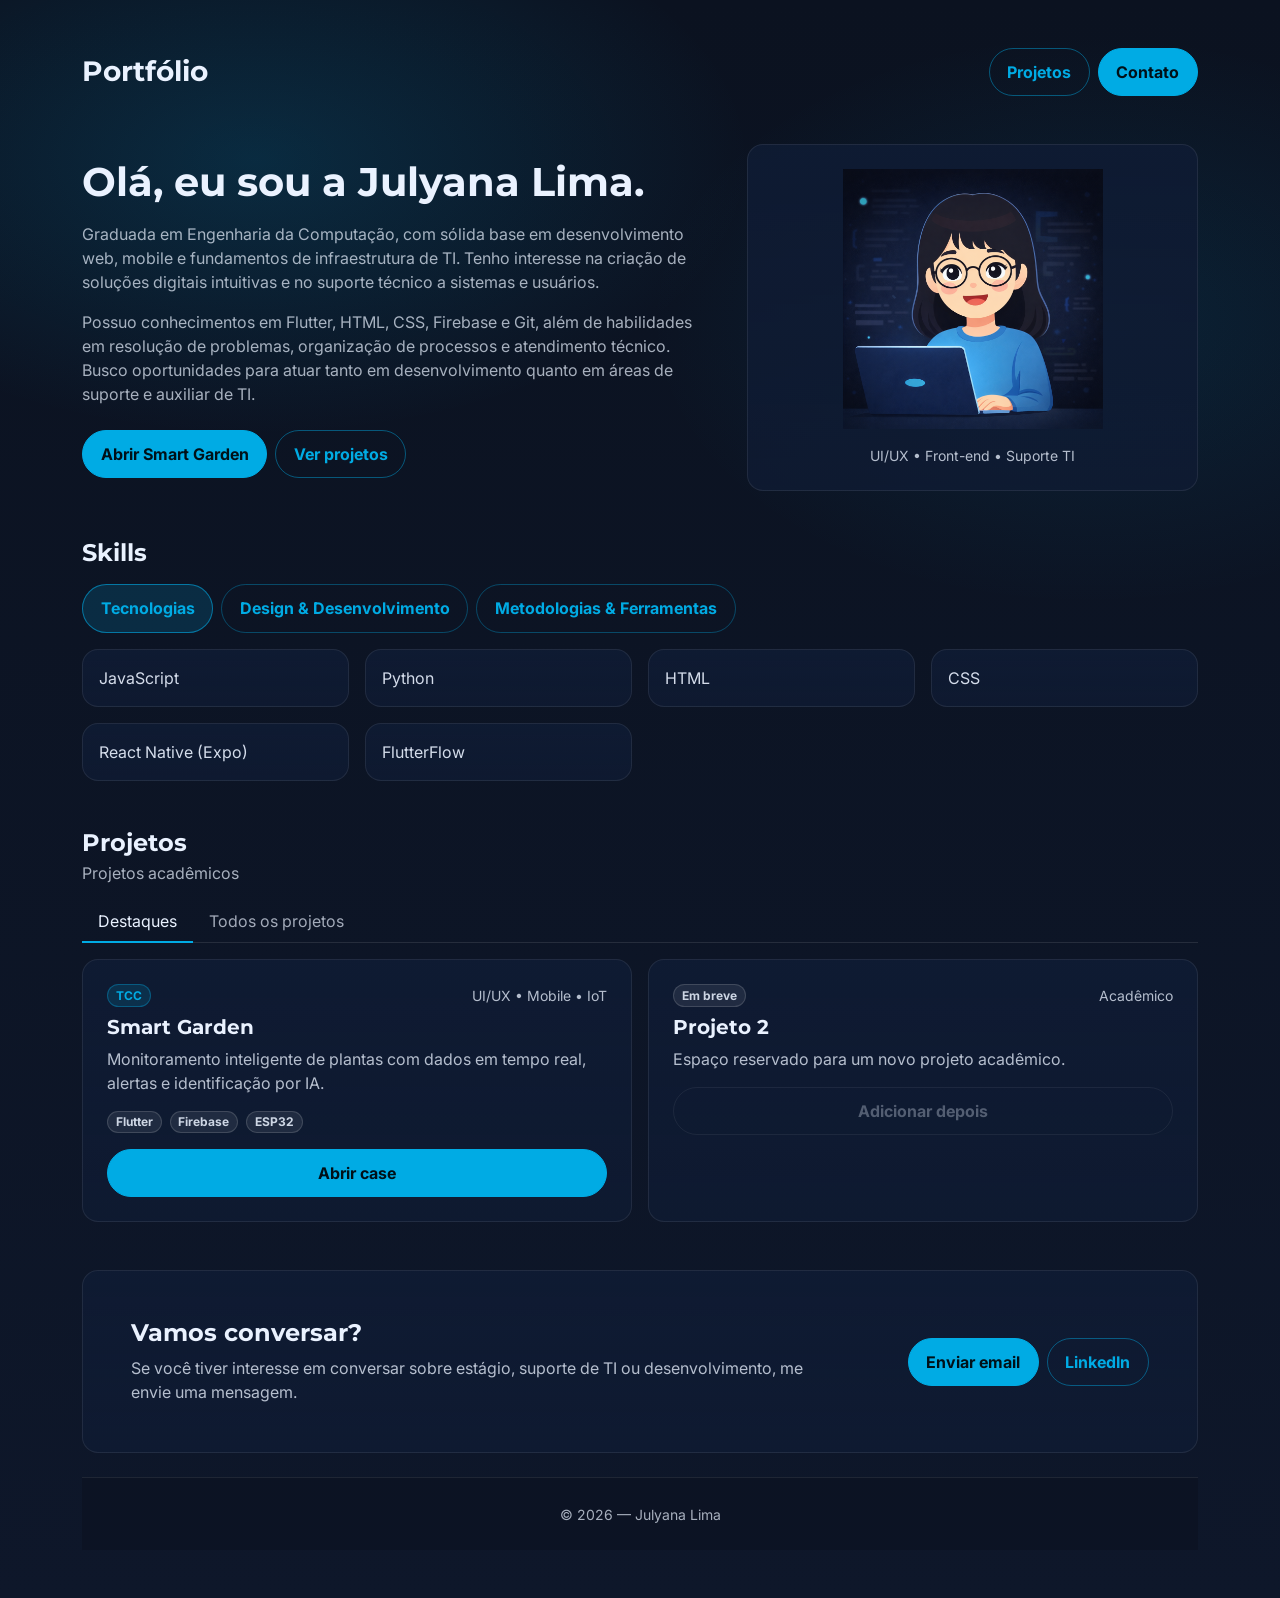
==== index.html @ 222dff65 "Atualizando seção contato" ====
<!DOCTYPE html>
<html lang="pt-BR">
<head>
  <meta charset="UTF-8" />
  <meta name="viewport" content="width=device-width, initial-scale=1.0" />
  <title>Portfólio — Julyana Lima</title>

  <link href="https://fonts.googleapis.com/css2?family=Montserrat:wght@600;700&family=Inter:wght@300;400;500&display=swap" rel="stylesheet">

  <link href="https://cdn.jsdelivr.net/npm/bootstrap@5.3.3/dist/css/bootstrap.min.css" rel="stylesheet">
  <link rel="stylesheet" href="./css/style.css">
</head>

<body>

  <main class="container py-5">

    <!-- TOP -->
    <div class="d-flex justify-content-between align-items-center mb-5">
      <h1 class="h3 fw-bold mb-0">Portfólio</h1>
      <div class="d-flex gap-2">
        <a class="btn btn-ghost" href="#projects">Projetos</a>
        <a class="btn btn-accent" href="#contact">Contato</a>
      </div>
    </div>

    <!-- HERO -->
    <section class="row g-4 align-items-center mb-5">
      <div class="col-lg-7">
        <h2 class="display-6 fw-bold mb-3">
          Olá, eu sou a Julyana Lima.
        </h2>

        <p class="text-secondary-emphasis mb-3" style="max-width: 62ch;">
          Graduada em Engenharia da Computação, com sólida base em desenvolvimento web, mobile e fundamentos de infraestrutura de TI.
          Tenho interesse na criação de soluções digitais intuitivas e no suporte técnico a sistemas e usuários.
        </p>

        <p class="text-secondary-emphasis mb-4" style="max-width: 62ch;">
          Possuo conhecimentos em Flutter, HTML, CSS, Firebase e Git, além de habilidades em resolução de problemas,
          organização de processos e atendimento técnico. Busco oportunidades para atuar tanto em desenvolvimento
          quanto em áreas de suporte e auxiliar de TI.
        </p>

        <div class="d-flex flex-wrap gap-2">
          <a class="btn btn-accent" href="smart-garden.html">Abrir Smart Garden</a>
          <a class="btn btn-ghost" href="#projects">Ver projetos</a>
        </div>
      </div>

      <div class="col-lg-5 d-none d-lg-block">
        <div class="card card-soft p-4 lift">
          <div class="d-flex justify-content-center">
            <img src="./assets/illustration.png" alt="Ilustração" class="img-fluid" style="max-height: 260px;">
          </div>
          <div class="text-center mt-3 text-secondary small">
            UI/UX • Front-end • Suporte TI
          </div>
        </div>
      </div>
    </section>

    <!-- SKILLS -->
    <section id="skills" class="mb-5">
  <div class="d-flex align-items-end justify-content-between mb-3">
    <h3 class="h4 fw-bold mb-0">Skills</h3>
  </div>

  <ul class="nav nav-pills gap-2 mb-3" id="skillsTab" role="tablist">

    <li class="nav-item">
      <button class="nav-link active btn-ghost"
              data-bs-toggle="tab"
              data-bs-target="#tecnologias">
        Tecnologias
      </button>
    </li>

    <li class="nav-item">
      <button class="nav-link btn-ghost"
              data-bs-toggle="tab"
              data-bs-target="#design">
        Design & Desenvolvimento
      </button>
    </li>

    <li class="nav-item">
      <button class="nav-link btn-ghost"
              data-bs-toggle="tab"
              data-bs-target="#metodologias">
        Metodologias & Ferramentas
      </button>
    </li>

  </ul>

  <div class="tab-content">
    <div class="tab-pane fade show active" id="tecnologias">
      <div class="row g-3">
        <div class="col-6 col-md-4 col-lg-3">
          <div class="card card-soft p-3 lift">JavaScript</div>
        </div>
        <div class="col-6 col-md-4 col-lg-3">
          <div class="card card-soft p-3 lift">Python</div>
        </div>
        <div class="col-6 col-md-4 col-lg-3">
          <div class="card card-soft p-3 lift">HTML</div>
        </div>
        <div class="col-6 col-md-4 col-lg-3">
          <div class="card card-soft p-3 lift">CSS</div>
        </div>
        <div class="col-6 col-md-4 col-lg-3">
          <div class="card card-soft p-3 lift">React Native (Expo)</div>
        </div>
        <div class="col-6 col-md-4 col-lg-3">
          <div class="card card-soft p-3 lift">FlutterFlow</div>
        </div>
      </div>
    </div>

    <div class="tab-pane fade" id="design">
      <div class="row g-3">
        <div class="col-6 col-md-4 col-lg-3">
          <div class="card card-soft p-3 lift">UI/UX Design</div>
        </div>
        <div class="col-6 col-md-4 col-lg-3">
          <div class="card card-soft p-3 lift">Prototipação</div>
        </div>
        <div class="col-6 col-md-4 col-lg-3">
          <div class="card card-soft p-3 lift">Mobile Development</div>
        </div>
        <div class="col-6 col-md-4 col-lg-3">
          <div class="card card-soft p-3 lift">Lógica de Programação</div>
        </div>
        <div class="col-6 col-md-4 col-lg-3">
          <div class="card card-soft p-3 lift">Algoritmos & Fluxogramas</div>
        </div>
      </div>
    </div>

    <div class="tab-pane fade" id="metodologias">
      <div class="row g-3">
        <div class="col-6 col-md-4 col-lg-3">
          <div class="card card-soft p-3 lift">Git & GitHub</div>
        </div>
        <div class="col-6 col-md-4 col-lg-3">
          <div class="card card-soft p-3 lift">Versionamento de Código</div>
        </div>
        <div class="col-6 col-md-4 col-lg-3">
          <div class="card card-soft p-3 lift">Desenvolvimento Colaborativo</div>
        </div>
        <div class="col-6 col-md-4 col-lg-3">
          <div class="card card-soft p-3 lift">Kanban</div>
        </div>
        <div class="col-6 col-md-4 col-lg-3">
          <div class="card card-soft p-3 lift">Pacote Office (Word, Excel, PowerPoint)</div>
        </div>
      </div>
    </div>
  </div>
</section>

    <!-- PROJECTS -->
    <section id="projects" class="mb-5">
      <div class="d-flex align-items-end justify-content-between mb-3">
        <div>
          <h3 class="h4 fw-bold mb-1">Projetos</h3>
          <p class="text-secondary-emphasis mb-0">Projetos acadêmicos</p>
        </div>
      </div>

      <ul class="nav nav-tabs mb-3" id="projectsTab" role="tablist">
        <li class="nav-item" role="presentation">
          <button class="nav-link active" id="featured-tab" data-bs-toggle="tab" data-bs-target="#featured" type="button" role="tab">
            Destaques
          </button>
        </li>
        <li class="nav-item" role="presentation">
          <button class="nav-link" id="allprojects-tab" data-bs-toggle="tab" data-bs-target="#allprojects" type="button" role="tab">
            Todos os projetos
          </button>
        </li>
      </ul>

      <div class="tab-content" id="projectsTabContent">
        <div class="tab-pane fade show active" id="featured" role="tabpanel">
          <div class="row g-3">
            <div class="col-md-6">
              <div class="card card-soft p-4 h-100 lift">
                <div class="d-flex justify-content-between align-items-center mb-2">
                  <span class="badge rounded-pill badge-accent">TCC</span>
                  <span class="text-secondary small">UI/UX • Mobile • IoT</span>
                </div>
                <h4 class="h5 fw-bold mb-2">Smart Garden</h4>
                <p class="text-secondary-emphasis mb-3">
                  Monitoramento inteligente de plantas com dados em tempo real, alertas e identificação por IA.
                </p>
                <div class="d-flex flex-wrap gap-2 mb-3">
                  <span class="badge rounded-pill text-bg-light border">Flutter</span>
                  <span class="badge rounded-pill text-bg-light border">Firebase</span>
                  <span class="badge rounded-pill text-bg-light border">ESP32</span>
                </div>
                <a class="btn btn-accent w-100" href="smart-garden.html">Abrir case</a>
              </div>
            </div>

            <div class="col-md-6">
              <div class="card card-soft p-4 h-100 lift">
                <div class="d-flex justify-content-between align-items-center mb-2">
                  <span class="badge rounded-pill text-bg-light border">Em breve</span>
                  <span class="text-secondary small">Acadêmico</span>
                </div>
                <h4 class="h5 fw-bold mb-2">Projeto 2</h4>
                <p class="text-secondary-emphasis mb-3">
                  Espaço reservado para um novo projeto acadêmico.
                </p>
                <button class="btn btn-ghost w-100" disabled>Adicionar depois</button>
              </div>
            </div>
          </div>
        </div>

        <div class="tab-pane fade" id="allprojects" role="tabpanel">
          <div class="row g-3">
            <div class="col-md-6 col-lg-4">
              <div class="card card-soft p-4 h-100 lift">
                <h4 class="h6 fw-bold mb-2">Smart Garden</h4>
                <p class="text-secondary-emphasis mb-3">Case completo do TCC.</p>
                <a class="btn btn-ghost w-100" href="smart-garden.html">Abrir</a>
              </div>
            </div>

            <div class="col-md-6 col-lg-4">
              <div class="card card-soft p-4 h-100 lift">
                <h4 class="h6 fw-bold mb-2">Projeto 2</h4>
                <p class="text-secondary-emphasis mb-3">Em construção.</p>
                <button class="btn btn-ghost w-100" disabled>Em breve</button>
              </div>
            </div>

            <div class="col-md-6 col-lg-4">
              <div class="card card-soft p-4 h-100 lift">
                <h4 class="h6 fw-bold mb-2">Projeto 3</h4>
                <p class="text-secondary-emphasis mb-3">Em construção.</p>
                <button class="btn btn-ghost w-100" disabled>Em breve</button>
              </div>
            </div>
          </div>
        </div>
      </div>
    </section>

    <!-- CONTACT -->
    <section id="contact" class="mb-4">
  <div class="card card-soft p-4 p-lg-5 lift">
    <div class="row g-3 align-items-center">
      <div class="col-lg-8">
        <h3 class="h4 fw-bold mb-2">Vamos conversar?</h3>
        <p class="text-secondary-emphasis mb-0">
          Se você tiver interesse em conversar sobre estágio, suporte de TI ou desenvolvimento, me envie uma mensagem.
        </p>
      </div>
      <div class="col-lg-4 d-flex gap-2 justify-content-lg-end flex-wrap">
        <a class="btn btn-accent" href="mailto:lyana692718@gmail.com">Enviar email</a>
        <a class="btn btn-ghost" href="https://www.linkedin.com/in/julyana-lima-76225b268" target="_blank" rel="noopener">LinkedIn</a>
      </div>
    </div>
  </div>
</section>

    <footer class="footer py-4 text-center">
      <span class="text-secondary small">© 2026 — Julyana Lima</span>
    </footer>

  </main>

  <script src="https://cdn.jsdelivr.net/npm/bootstrap@5.3.3/dist/js/bootstrap.bundle.min.js"></script>
</body>
</html>
---- css/style.css ----
:root{
  --bg:#0B1220;
  --bg-2:#0E172A;
  --card:#0F1B33;
  --card-2:#111F3B;
  --text:#EAF2FF;
  --muted:#AFC2DE;
  --stroke:rgba(255,255,255,.08);
  --accent:#00ABE4;
  --accent-soft:rgba(0,171,228,.15);
}

body{
  font-family:'Inter',sans-serif;
  background: radial-gradient(900px 500px at 20% 10%, rgba(0,171,228,.16), transparent 55%),
              radial-gradient(800px 520px at 85% 20%, rgba(0,171,228,.10), transparent 55%),
              linear-gradient(180deg, var(--bg) 0%, var(--bg-2) 100%);
  color: var(--text);
}

h1,h2,h3,h4,.navbar-brand{
  font-family:'Montserrat',sans-serif;
  color: var(--text);
}

.text-secondary,
.text-secondary-emphasis{
  color: var(--muted) !important;
}

a{color: var(--accent); text-decoration:none;}
a:hover{text-decoration:underline;}

.navbar{
  backdrop-filter: blur(10px);
  background: rgba(11,18,32,.65) !important;
  border-bottom: 1px solid var(--stroke);
}

.nav-link{
  color: rgba(234,242,255,.78) !important;
}
.nav-link:hover{
  color: rgba(234,242,255,1) !important;
}

.btn-accent{
  background: var(--accent);
  border: 1px solid var(--accent);
  color: #001018;
  border-radius: 999px;
  font-weight: 700;
  padding: .7rem 1.1rem;
}
.btn-accent:hover{
  background: #16B6EB;
  border-color: #16B6EB;
  color: #001018;
}

.btn-ghost{
  border-radius: 999px;
  padding: .7rem 1.1rem;
  font-weight: 700;
  background: transparent;
  border: 1px solid rgba(0,171,228,.45);
  color: var(--accent);
}
.btn-ghost:hover{
  background: rgba(0,171,228,.10);
  border-color: rgba(0,171,228,.70);
  color: var(--accent);
}

.badge-accent{
  background: var(--accent-soft);
  color: var(--accent);
  border: 1px solid rgba(0,171,228,.35);
}

.card-soft{
  background: linear-gradient(180deg, rgba(15,27,51,.95), rgba(15,27,51,.80));
  border: 1px solid var(--stroke);
  border-radius: 1rem;
}

.lift{
  transition: transform .18s ease, box-shadow .18s ease, border-color .18s ease, background .18s ease;
}
.lift:hover{
  transform: translateY(-2px);
  box-shadow: 0 16px 40px rgba(0,0,0,.35);
  border-color: rgba(0,171,228,.22);
}

.hero{
  position: relative;
  overflow: hidden;
  padding-top: 6.5rem;
  padding-bottom: 5rem;
}

.hero-bg{
  position:absolute;
  inset:0;
  z-index:-2;
  background:
    radial-gradient(900px 500px at 18% 15%, rgba(0,171,228,.18), transparent 55%),
    radial-gradient(700px 450px at 82% 25%, rgba(0,171,228,.12), transparent 55%),
    linear-gradient(180deg, rgba(11,18,32,1) 0%, rgba(14,23,42,1) 100%);
}

.blob{
  position:absolute;
  width:560px;
  height:560px;
  border-radius:999px;
  background: radial-gradient(circle at 30% 30%, rgba(0,171,228,.22), rgba(0,171,228,.10) 55%, transparent 72%);
  top:-220px;
  right:-220px;
  z-index:-1;
  filter: blur(1px);
}

.chip{
  display:inline-flex;
  align-items:center;
  gap:.5rem;
  border-radius:999px;
  padding:.45rem .75rem;
  background: rgba(255,255,255,.06);
  border: 1px solid rgba(255,255,255,.10);
  font-weight: 700;
  font-size: .9rem;
  color: rgba(234,242,255,.80);
}

.footer{
  border-top: 1px solid var(--stroke);
  background: rgba(11,18,32,.55);
}

/* Tabs / Pills */
.nav-tabs{
  border-bottom: 1px solid rgba(255,255,255,.10);
}
.nav-tabs .nav-link{
  color: rgba(234,242,255,.70) !important;
  border: none !important;
}
.nav-tabs .nav-link.active{
  color: var(--text) !important;
  background: transparent !important;
  border-bottom: 2px solid var(--accent) !important;
}

.nav-pills .nav-link{
  border-radius: 999px !important;
  border: 1px solid rgba(0,171,228,.35) !important;
  color: var(--accent) !important;
  background: transparent !important;
  font-weight: 700;
}
.nav-pills .nav-link.active{
  background: rgba(0,171,228,.16) !important;
  border-color: rgba(0,171,228,.60) !important;
  color: var(--accent) !important;
}

/* Smart Garden gallery helpers (se você estiver usando) */
.phone-frame{
  aspect-ratio: 9 / 19.5;
  border-radius: 1rem;
  overflow: hidden;
  background: rgba(255,255,255,.06);
}
.phone-frame img{
  width:100%;
  height:100%;
  object-fit: cover;
  display:block;
}

.modal-content{
  background: #0C1528 !important;
  border: 1px solid rgba(255,255,255,.10) !important;
}
.modal-title{color: var(--text) !important;}
.btn-close{filter: invert(1) grayscale(1); opacity:.8;}

h1,h2,h3,h4,h5,h6{
  color: var(--text) !important;
}

p, li{
  color: rgba(234,242,255,.82);
}

.text-secondary,
.text-secondary-emphasis,
.small,
.text-muted{
  color: rgba(234,242,255,.70) !important;
}

.card,
.card-soft{
  color: rgba(234,242,255,.90);
}

.card .text-secondary,
.card .text-secondary-emphasis,
.card .small,
.card .text-muted{
  color: rgba(234,242,255,.76) !important;
}

.nav-tabs .nav-link{
  color: rgba(234,242,255,.68) !important;
}
.nav-tabs .nav-link.active{
  color: var(--text) !important;
}

.badge.text-bg-light,
.badge.bg-light,
.badge.border{
  background: rgba(255,255,255,.08) !important;
  color: rgba(234,242,255,.86) !important;
  border-color: rgba(255,255,255,.14) !important;
}

.btn:disabled,
.btn.disabled{
  opacity: .45 !important;
  color: rgba(234,242,255,.70) !important;
  border-color: rgba(255,255,255,.14) !important;
}

.gallery-nav {
  position: absolute;
  top: 50%;
  transform: translateY(-50%);
  background: rgba(0,0,0,0.4);
  color: white;
  border: none;
  font-size: 2rem;
  padding: 0.5rem 1rem;
  border-radius: 50%;
  cursor: pointer;
  transition: 0.2s ease;
  z-index: 10;
}

.gallery-nav:hover {
  background: rgba(0,0,0,0.7);
}

.gallery-nav.left {
  left: 20px;
}

.gallery-nav.right {
  right: 20px;
}
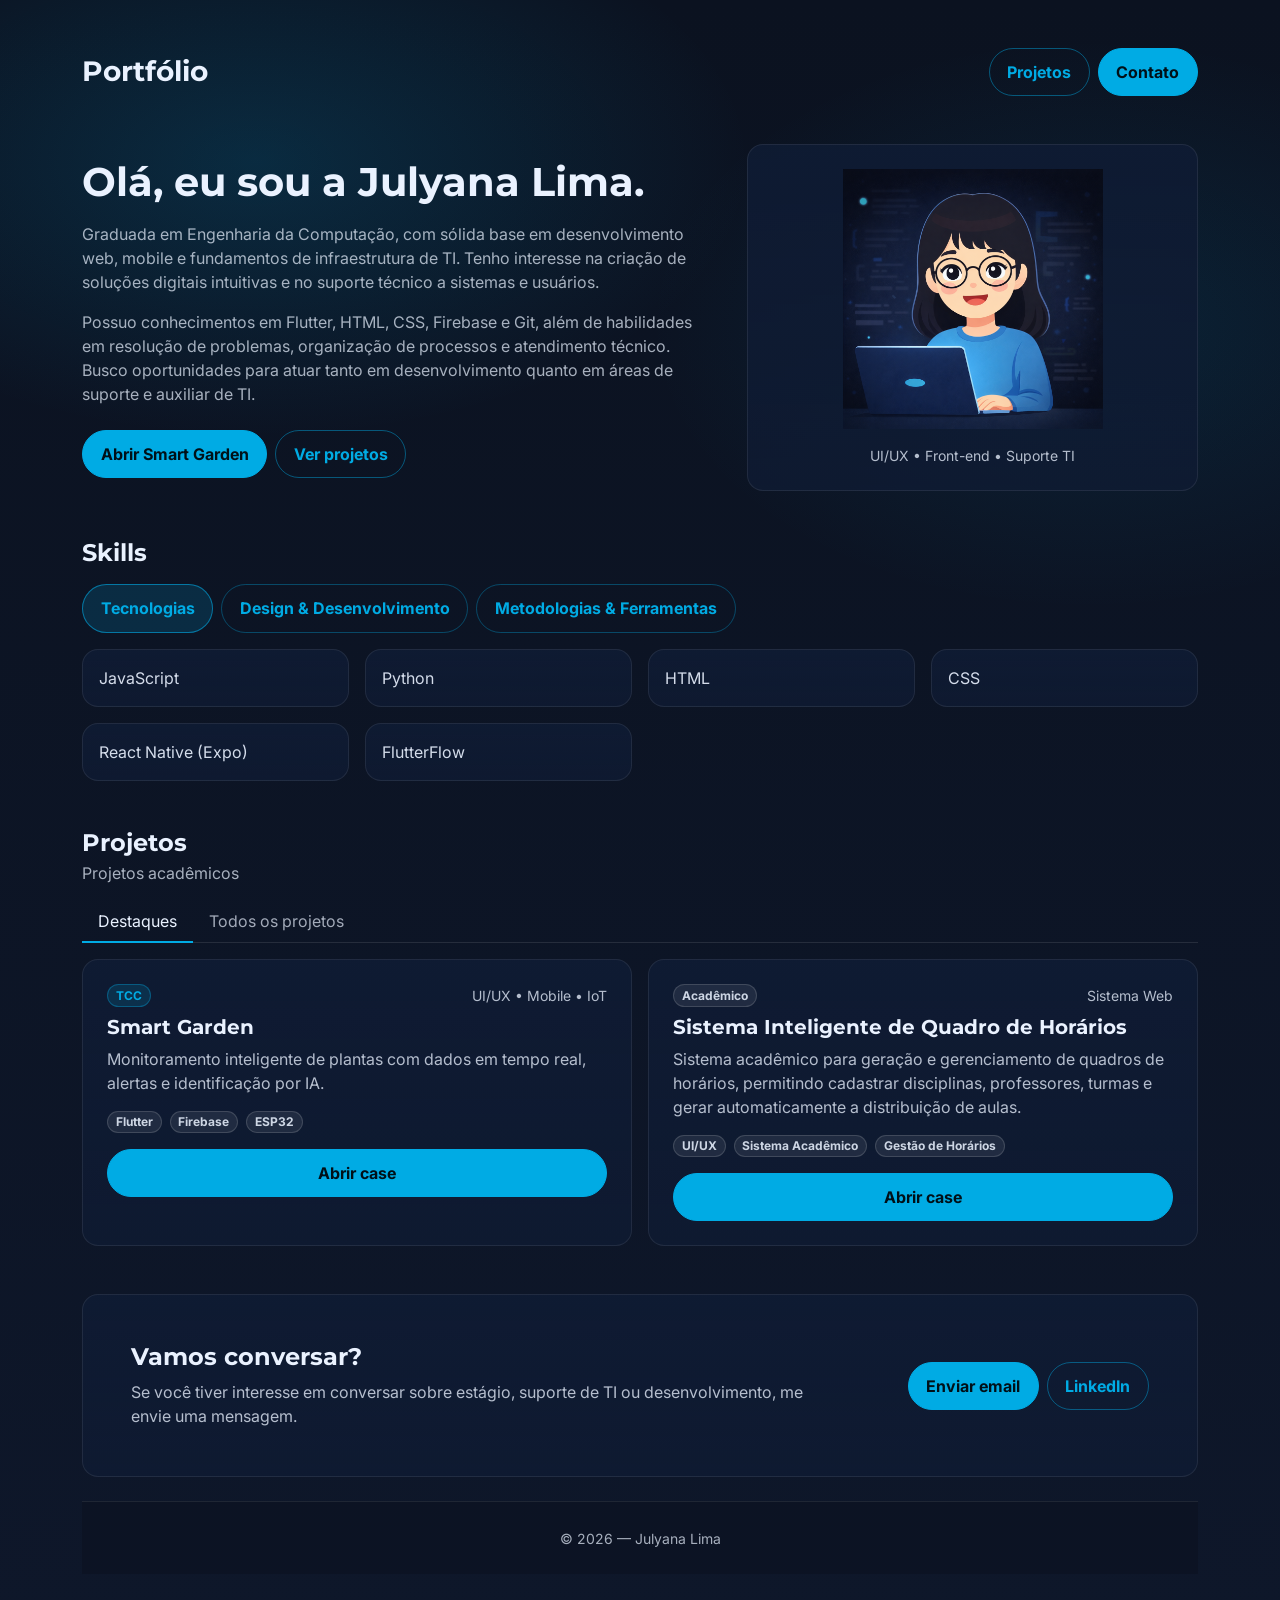
==== commit e3add99b: "Atualização Quadro de Horários" ====
--- a/index.html
+++ b/index.html
@@ -207,14 +207,25 @@
             <div class="col-md-6">
               <div class="card card-soft p-4 h-100 lift">
                 <div class="d-flex justify-content-between align-items-center mb-2">
-                  <span class="badge rounded-pill text-bg-light border">Em breve</span>
-                  <span class="text-secondary small">Acadêmico</span>
-                </div>
-                <h4 class="h5 fw-bold mb-2">Projeto 2</h4>
+                  <span class="badge rounded-pill text-bg-light border">Acadêmico</span>
+                  <span class="text-secondary small">Sistema Web</span>
+                </div>
+                <h4 class="h5 fw-bold mb-2">
+                  Sistema Inteligente de Quadro de Horários
+                </h4>
                 <p class="text-secondary-emphasis mb-3">
-                  Espaço reservado para um novo projeto acadêmico.
+                  Sistema acadêmico para geração e gerenciamento de quadros de horários,
+                  permitindo cadastrar disciplinas, professores, turmas e gerar automaticamente
+                  a distribuição de aulas.
                 </p>
-                <button class="btn btn-ghost w-100" disabled>Adicionar depois</button>
+                <div class="d-flex flex-wrap gap-2 mb-3">
+                  <span class="badge rounded-pill text-bg-light border">UI/UX</span>
+                  <span class="badge rounded-pill text-bg-light border">Sistema Acadêmico</span>
+                  <span class="badge rounded-pill text-bg-light border">Gestão de Horários</span>
+                </div>
+                <a class="btn btn-accent w-100" href="quadro-horarios.html">
+                  Abrir case
+                </a>
               </div>
             </div>
           </div>
@@ -230,19 +241,47 @@
               </div>
             </div>
 
-            <div class="col-md-6 col-lg-4">
-              <div class="card card-soft p-4 h-100 lift">
-                <h4 class="h6 fw-bold mb-2">Projeto 2</h4>
-                <p class="text-secondary-emphasis mb-3">Em construção.</p>
-                <button class="btn btn-ghost w-100" disabled>Em breve</button>
-              </div>
-            </div>
-
-            <div class="col-md-6 col-lg-4">
-              <div class="card card-soft p-4 h-100 lift">
-                <h4 class="h6 fw-bold mb-2">Projeto 3</h4>
-                <p class="text-secondary-emphasis mb-3">Em construção.</p>
-                <button class="btn btn-ghost w-100" disabled>Em breve</button>
+            <div class="col-md-6">
+              <div class="card card-soft p-4 h-100 lift">
+                <div class="d-flex justify-content-between align-items-center mb-2">
+                  <span class="badge rounded-pill text-bg-light border">Acadêmico</span>
+                  <span class="text-secondary small">UI/UX • Sistema Interno</span>
+                </div>
+                <h4 class="h5 fw-bold mb-2">Gestão de Leads</h4>
+                <p class="text-secondary-emphasis mb-3">
+                  Interface de sistema interno para cadastro, acompanhamento e relatórios de leads para faculdade.
+                </p>
+                <div class="d-flex flex-wrap gap-2 mb-3">
+                  <span class="badge rounded-pill text-bg-light border">Figma</span>
+                  <span class="badge rounded-pill text-bg-light border">UI/UX</span>
+                  <span class="badge rounded-pill text-bg-light border">Sistema Interno</span>
+                </div>
+                <a class="btn btn-accent w-100" href="leads.html">Abrir case</a>
+              </div>
+            </div>
+
+           <div class="col-md-6">
+              <div class="card card-soft p-4 h-100 lift">
+                <div class="d-flex justify-content-between align-items-center mb-2">
+                  <span class="badge rounded-pill text-bg-light border">Acadêmico</span>
+                  <span class="text-secondary small">Sistema Web</span>
+                </div>
+                <h4 class="h5 fw-bold mb-2">
+                  Sistema Inteligente de Quadro de Horários
+                </h4>
+                <p class="text-secondary-emphasis mb-3">
+                  Sistema acadêmico para geração e gerenciamento de quadros de horários,
+                  permitindo cadastrar disciplinas, professores, turmas e gerar automaticamente
+                  a distribuição de aulas.
+                </p>
+                <div class="d-flex flex-wrap gap-2 mb-3">
+                  <span class="badge rounded-pill text-bg-light border">UI/UX</span>
+                  <span class="badge rounded-pill text-bg-light border">Sistema Acadêmico</span>
+                  <span class="badge rounded-pill text-bg-light border">Gestão de Horários</span>
+                </div>
+                <a class="btn btn-accent w-100" href="quadro-horarios.html">
+                  Abrir case
+                </a>
               </div>
             </div>
           </div>
@@ -261,8 +300,17 @@
         </p>
       </div>
       <div class="col-lg-4 d-flex gap-2 justify-content-lg-end flex-wrap">
-        <a class="btn btn-accent" href="mailto:lyana692718@gmail.com">Enviar email</a>
-        <a class="btn btn-ghost" href="https://www.linkedin.com/in/julyana-lima-76225b268" target="_blank" rel="noopener">LinkedIn</a>
+        <a class="btn btn-accent"
+          href="https://mail.google.com/mail/?view=cm&fs=1&to=lyana692718@gmail.com"
+          target="_blank">
+          Enviar email
+        </a>
+        <a class="btn btn-ghost"
+          href="https://www.linkedin.com/in/julyana-lima-76225b268"
+          target="_blank"
+          rel="noopener noreferrer">
+          LinkedIn
+          </a>
       </div>
     </div>
   </div>
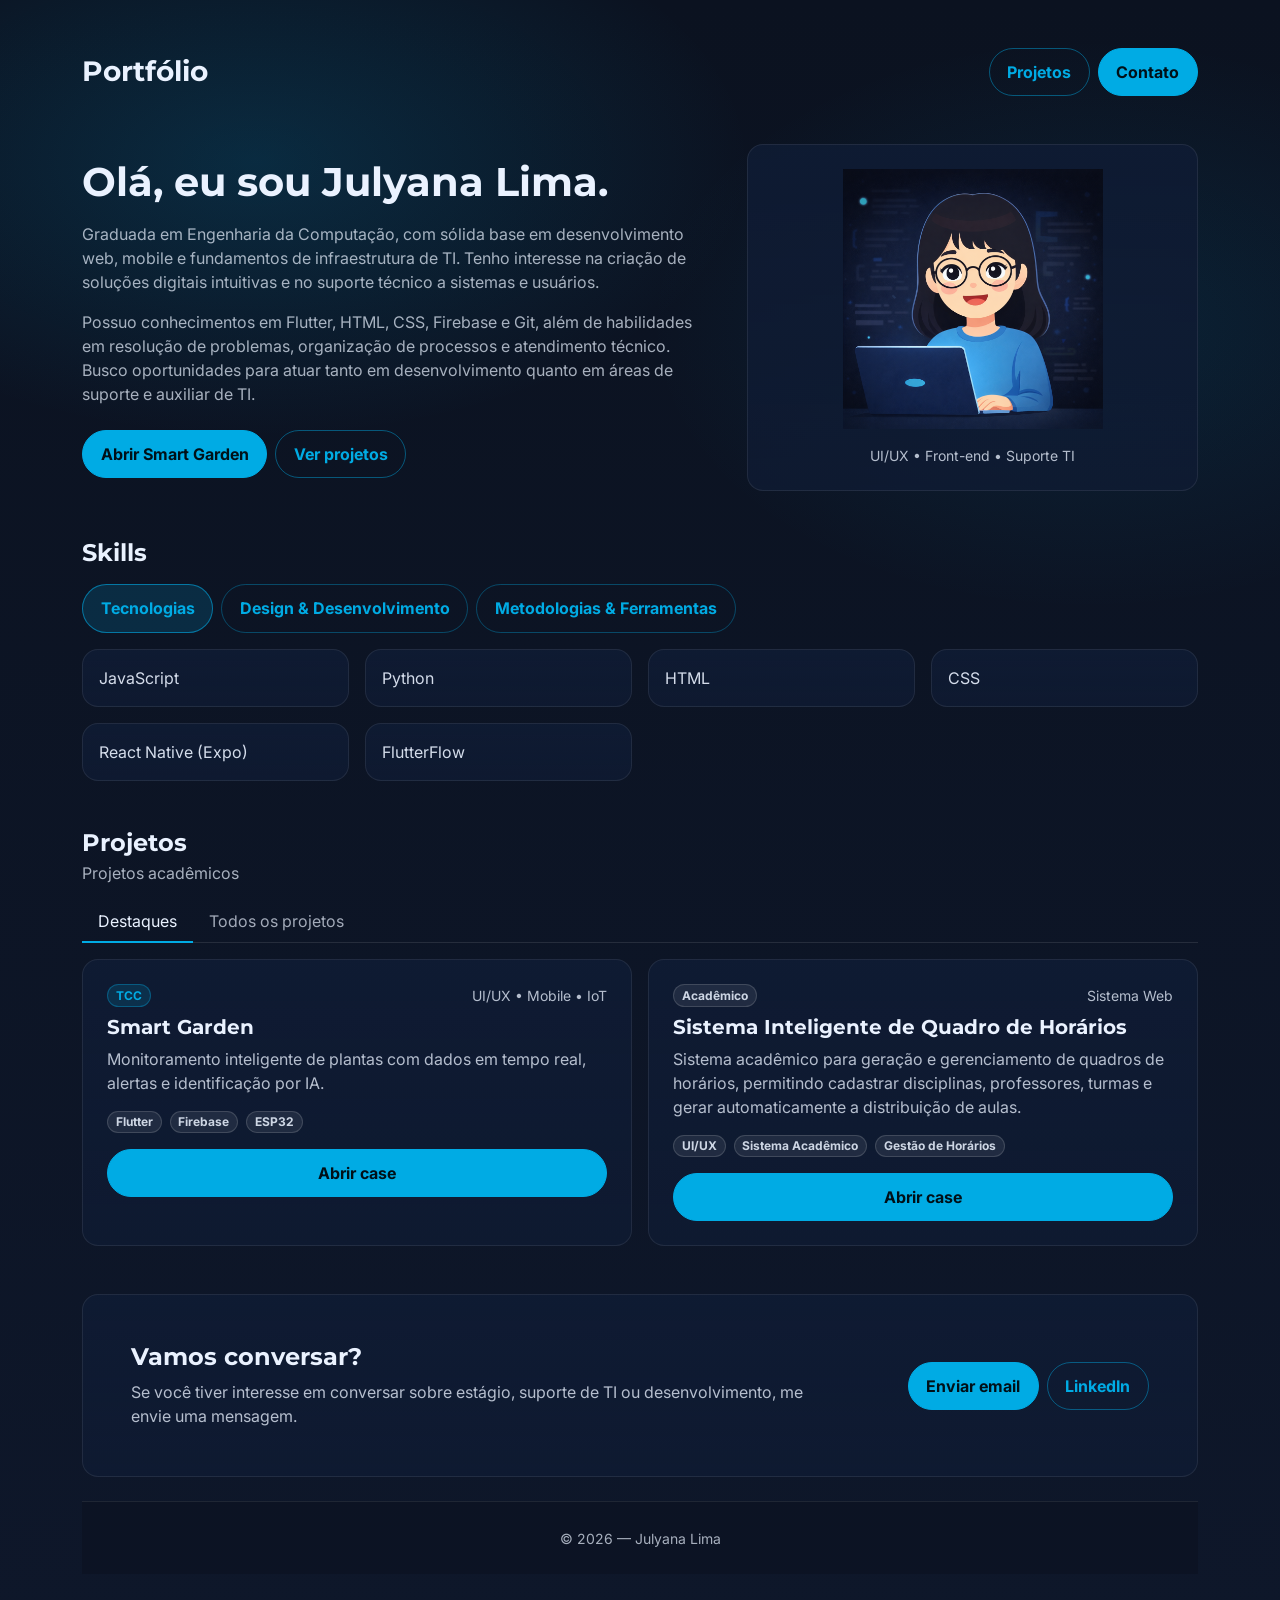
==== commit 3918c695: "Atualização Quadro de Horários" ====
--- a/index.html
+++ b/index.html
@@ -28,7 +28,7 @@
     <section class="row g-4 align-items-center mb-5">
       <div class="col-lg-7">
         <h2 class="display-6 fw-bold mb-3">
-          Olá, eu sou a Julyana Lima.
+          Olá, eu sou Julyana Lima.
         </h2>
 
         <p class="text-secondary-emphasis mb-3" style="max-width: 62ch;">
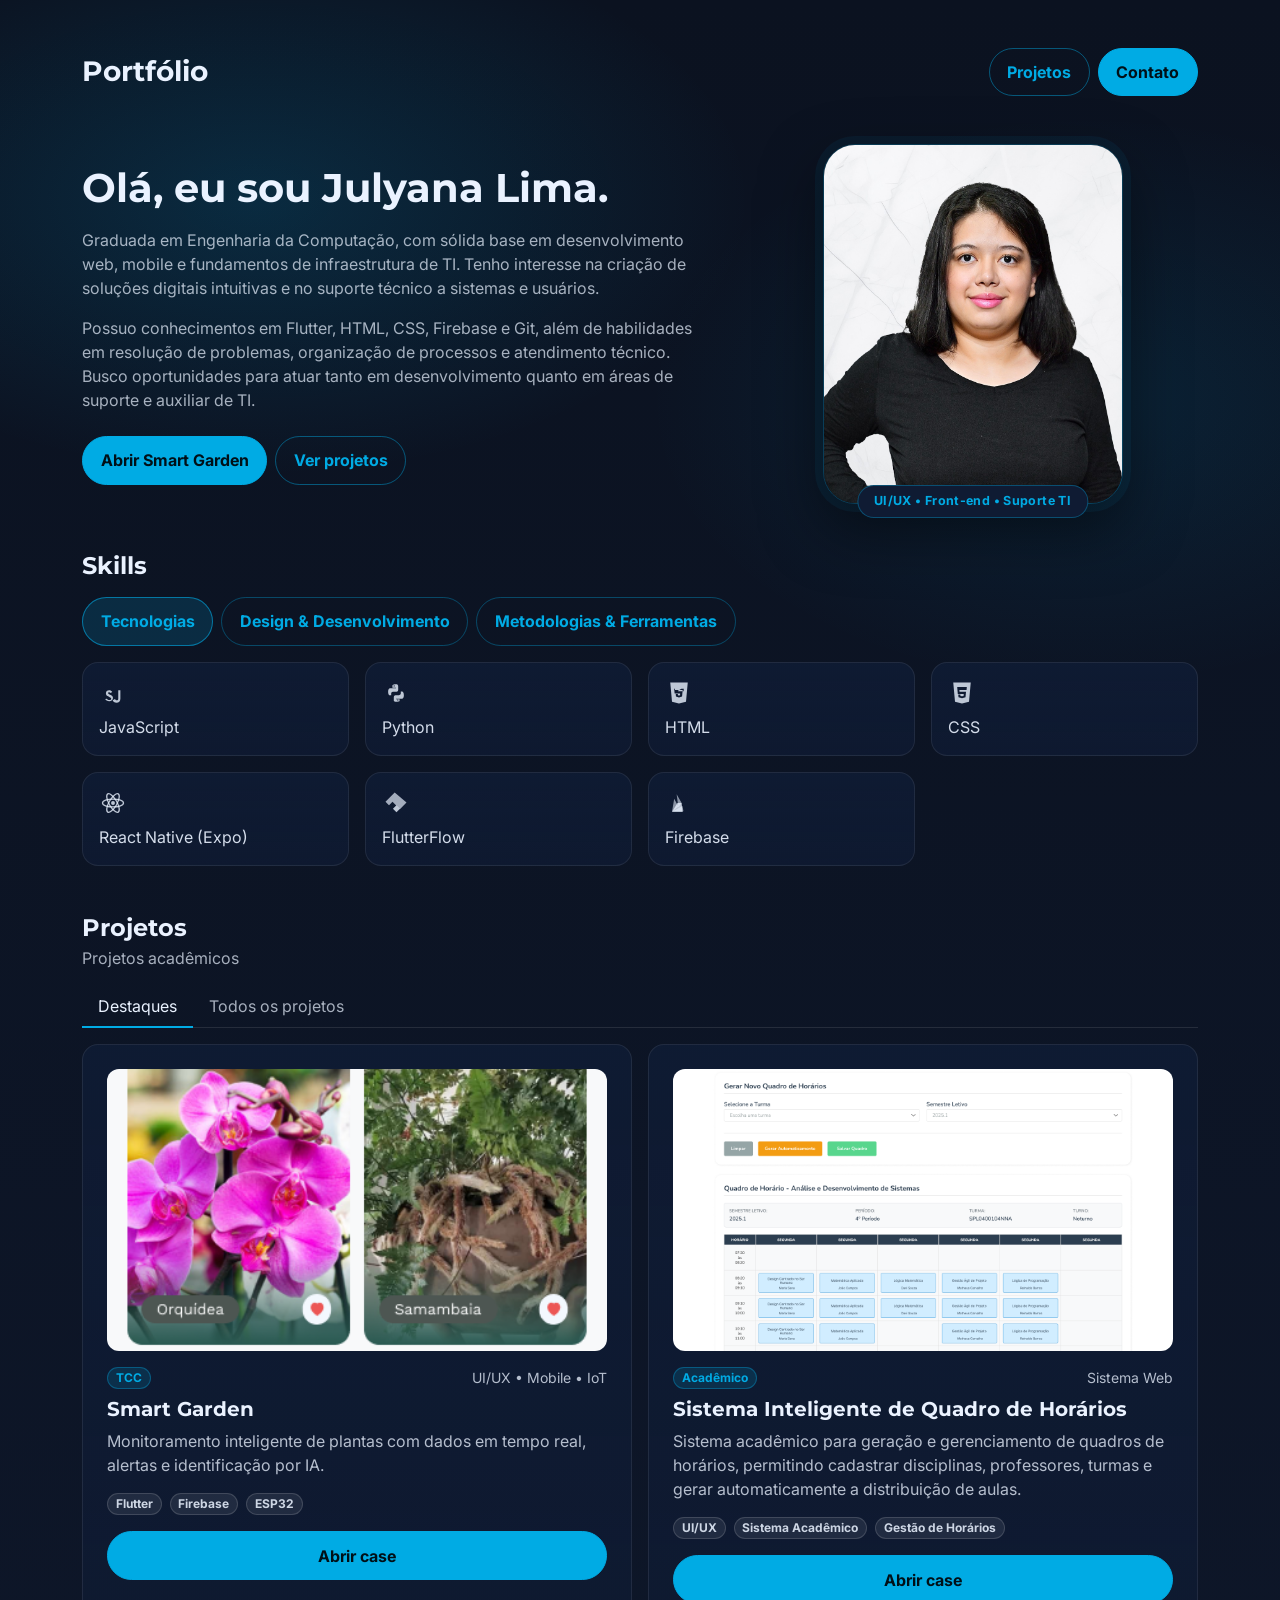
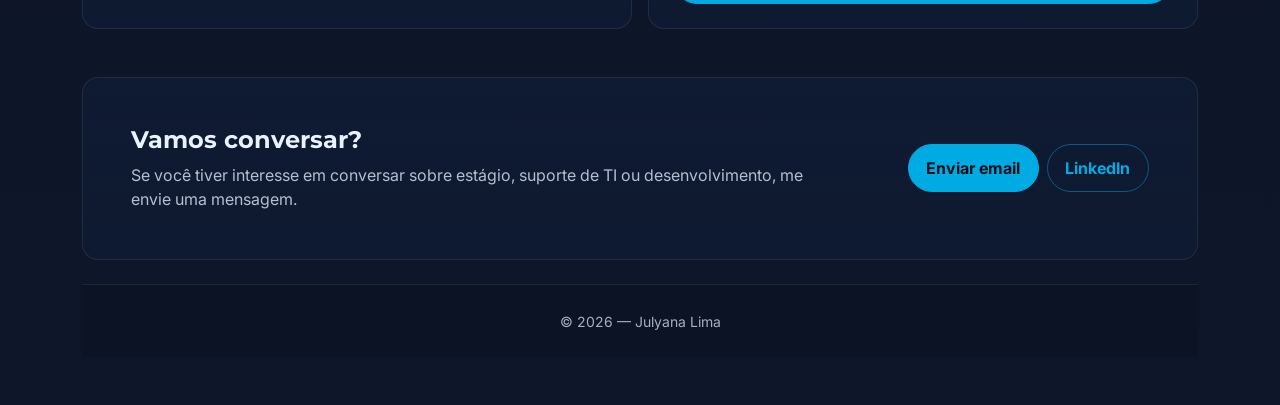
==== commit 2593a825: "Modificações no portifolio" ====
--- a/index.html
+++ b/index.html
@@ -5,8 +5,20 @@
   <meta name="viewport" content="width=device-width, initial-scale=1.0" />
   <title>Portfólio — Julyana Lima</title>
 
+  <!-- SEO -->
+  <meta name="description" content="Portfólio de Julyana Lima — Engenheira de Computação com foco em desenvolvimento mobile, UI/UX e suporte de TI." />
+  <meta name="author" content="Julyana Lima" />
+
+  <!-- Open Graph (preview no LinkedIn, WhatsApp, etc.) -->
+  <meta property="og:title" content="Portfólio — Julyana Lima" />
+  <meta property="og:description" content="Projetos de UI/UX, desenvolvimento mobile e sistemas web por Julyana Lima." />
+  <meta property="og:type" content="website" />
+  <meta property="og:image" content="./assets/illustration.png" />
+
+  <!-- Favicon SVG inline -->
+  <link rel="icon" href="data:image/svg+xml,<svg xmlns='http://www.w3.org/2000/svg' viewBox='0 0 100 100'><rect width='100' height='100' rx='20' fill='%2300ABE4'/><text y='.9em' font-size='70' x='15' fill='%23001018' font-family='sans-serif' font-weight='bold'>J</text></svg>" />
+
   <link href="https://fonts.googleapis.com/css2?family=Montserrat:wght@600;700&family=Inter:wght@300;400;500&display=swap" rel="stylesheet">
-
   <link href="https://cdn.jsdelivr.net/npm/bootstrap@5.3.3/dist/css/bootstrap.min.css" rel="stylesheet">
   <link rel="stylesheet" href="./css/style.css">
 </head>
@@ -48,12 +60,13 @@
         </div>
       </div>
 
-      <div class="col-lg-5 d-none d-lg-block">
-        <div class="card card-soft p-4 lift">
-          <div class="d-flex justify-content-center">
-            <img src="./assets/illustration.png" alt="Ilustração" class="img-fluid" style="max-height: 260px;">
-          </div>
-          <div class="text-center mt-3 text-secondary small">
+      <div class="col-lg-5 d-none d-lg-flex align-items-center justify-content-center">
+        <div class="hero-photo-wrap">
+          <img src="./assets/julyana.jpg"
+               alt="Julyana Lima — Engenheira de Computação"
+               class="hero-photo"
+               loading="lazy">
+          <div class="hero-photo-badge">
             UI/UX • Front-end • Suporte TI
           </div>
         </div>
@@ -62,103 +75,30 @@
 
     <!-- SKILLS -->
     <section id="skills" class="mb-5">
-  <div class="d-flex align-items-end justify-content-between mb-3">
-    <h3 class="h4 fw-bold mb-0">Skills</h3>
-  </div>
-
-  <ul class="nav nav-pills gap-2 mb-3" id="skillsTab" role="tablist">
-
-    <li class="nav-item">
-      <button class="nav-link active btn-ghost"
-              data-bs-toggle="tab"
-              data-bs-target="#tecnologias">
-        Tecnologias
-      </button>
-    </li>
-
-    <li class="nav-item">
-      <button class="nav-link btn-ghost"
-              data-bs-toggle="tab"
-              data-bs-target="#design">
-        Design & Desenvolvimento
-      </button>
-    </li>
-
-    <li class="nav-item">
-      <button class="nav-link btn-ghost"
-              data-bs-toggle="tab"
-              data-bs-target="#metodologias">
-        Metodologias & Ferramentas
-      </button>
-    </li>
-
-  </ul>
-
-  <div class="tab-content">
-    <div class="tab-pane fade show active" id="tecnologias">
-      <div class="row g-3">
-        <div class="col-6 col-md-4 col-lg-3">
-          <div class="card card-soft p-3 lift">JavaScript</div>
-        </div>
-        <div class="col-6 col-md-4 col-lg-3">
-          <div class="card card-soft p-3 lift">Python</div>
-        </div>
-        <div class="col-6 col-md-4 col-lg-3">
-          <div class="card card-soft p-3 lift">HTML</div>
-        </div>
-        <div class="col-6 col-md-4 col-lg-3">
-          <div class="card card-soft p-3 lift">CSS</div>
-        </div>
-        <div class="col-6 col-md-4 col-lg-3">
-          <div class="card card-soft p-3 lift">React Native (Expo)</div>
-        </div>
-        <div class="col-6 col-md-4 col-lg-3">
-          <div class="card card-soft p-3 lift">FlutterFlow</div>
-        </div>
-      </div>
-    </div>
-
-    <div class="tab-pane fade" id="design">
-      <div class="row g-3">
-        <div class="col-6 col-md-4 col-lg-3">
-          <div class="card card-soft p-3 lift">UI/UX Design</div>
-        </div>
-        <div class="col-6 col-md-4 col-lg-3">
-          <div class="card card-soft p-3 lift">Prototipação</div>
-        </div>
-        <div class="col-6 col-md-4 col-lg-3">
-          <div class="card card-soft p-3 lift">Mobile Development</div>
-        </div>
-        <div class="col-6 col-md-4 col-lg-3">
-          <div class="card card-soft p-3 lift">Lógica de Programação</div>
-        </div>
-        <div class="col-6 col-md-4 col-lg-3">
-          <div class="card card-soft p-3 lift">Algoritmos & Fluxogramas</div>
-        </div>
-      </div>
-    </div>
-
-    <div class="tab-pane fade" id="metodologias">
-      <div class="row g-3">
-        <div class="col-6 col-md-4 col-lg-3">
-          <div class="card card-soft p-3 lift">Git & GitHub</div>
-        </div>
-        <div class="col-6 col-md-4 col-lg-3">
-          <div class="card card-soft p-3 lift">Versionamento de Código</div>
-        </div>
-        <div class="col-6 col-md-4 col-lg-3">
-          <div class="card card-soft p-3 lift">Desenvolvimento Colaborativo</div>
-        </div>
-        <div class="col-6 col-md-4 col-lg-3">
-          <div class="card card-soft p-3 lift">Kanban</div>
-        </div>
-        <div class="col-6 col-md-4 col-lg-3">
-          <div class="card card-soft p-3 lift">Pacote Office (Word, Excel, PowerPoint)</div>
-        </div>
-      </div>
-    </div>
-  </div>
-</section>
+      <div class="d-flex align-items-end justify-content-between mb-3">
+        <h3 class="h4 fw-bold mb-0">Skills</h3>
+      </div>
+
+      <ul class="nav nav-pills gap-2 mb-3" id="skillsTab" role="tablist">
+        <li class="nav-item">
+          <button class="nav-link active btn-ghost" data-bs-toggle="tab" data-bs-target="#tecnologias">
+            Tecnologias
+          </button>
+        </li>
+        <li class="nav-item">
+          <button class="nav-link btn-ghost" data-bs-toggle="tab" data-bs-target="#design">
+            Design & Desenvolvimento
+          </button>
+        </li>
+        <li class="nav-item">
+          <button class="nav-link btn-ghost" data-bs-toggle="tab" data-bs-target="#metodologias">
+            Metodologias & Ferramentas
+          </button>
+        </li>
+      </ul>
+
+      <div class="tab-content" id="skillsTabContent"></div>
+    </section>
 
     <!-- PROJECTS -->
     <section id="projects" class="mb-5">
@@ -184,137 +124,41 @@
 
       <div class="tab-content" id="projectsTabContent">
         <div class="tab-pane fade show active" id="featured" role="tabpanel">
-          <div class="row g-3">
-            <div class="col-md-6">
-              <div class="card card-soft p-4 h-100 lift">
-                <div class="d-flex justify-content-between align-items-center mb-2">
-                  <span class="badge rounded-pill badge-accent">TCC</span>
-                  <span class="text-secondary small">UI/UX • Mobile • IoT</span>
-                </div>
-                <h4 class="h5 fw-bold mb-2">Smart Garden</h4>
-                <p class="text-secondary-emphasis mb-3">
-                  Monitoramento inteligente de plantas com dados em tempo real, alertas e identificação por IA.
-                </p>
-                <div class="d-flex flex-wrap gap-2 mb-3">
-                  <span class="badge rounded-pill text-bg-light border">Flutter</span>
-                  <span class="badge rounded-pill text-bg-light border">Firebase</span>
-                  <span class="badge rounded-pill text-bg-light border">ESP32</span>
-                </div>
-                <a class="btn btn-accent w-100" href="smart-garden.html">Abrir case</a>
-              </div>
-            </div>
-
-            <div class="col-md-6">
-              <div class="card card-soft p-4 h-100 lift">
-                <div class="d-flex justify-content-between align-items-center mb-2">
-                  <span class="badge rounded-pill text-bg-light border">Acadêmico</span>
-                  <span class="text-secondary small">Sistema Web</span>
-                </div>
-                <h4 class="h5 fw-bold mb-2">
-                  Sistema Inteligente de Quadro de Horários
-                </h4>
-                <p class="text-secondary-emphasis mb-3">
-                  Sistema acadêmico para geração e gerenciamento de quadros de horários,
-                  permitindo cadastrar disciplinas, professores, turmas e gerar automaticamente
-                  a distribuição de aulas.
-                </p>
-                <div class="d-flex flex-wrap gap-2 mb-3">
-                  <span class="badge rounded-pill text-bg-light border">UI/UX</span>
-                  <span class="badge rounded-pill text-bg-light border">Sistema Acadêmico</span>
-                  <span class="badge rounded-pill text-bg-light border">Gestão de Horários</span>
-                </div>
-                <a class="btn btn-accent w-100" href="quadro-horarios.html">
-                  Abrir case
-                </a>
-              </div>
-            </div>
-          </div>
-        </div>
-
+          <div class="row g-3" id="featured-cards"></div>
+        </div>
         <div class="tab-pane fade" id="allprojects" role="tabpanel">
-          <div class="row g-3">
-            <div class="col-md-6 col-lg-4">
-              <div class="card card-soft p-4 h-100 lift">
-                <h4 class="h6 fw-bold mb-2">Smart Garden</h4>
-                <p class="text-secondary-emphasis mb-3">Case completo do TCC.</p>
-                <a class="btn btn-ghost w-100" href="smart-garden.html">Abrir</a>
-              </div>
-            </div>
-
-            <div class="col-md-6">
-              <div class="card card-soft p-4 h-100 lift">
-                <div class="d-flex justify-content-between align-items-center mb-2">
-                  <span class="badge rounded-pill text-bg-light border">Acadêmico</span>
-                  <span class="text-secondary small">UI/UX • Sistema Interno</span>
-                </div>
-                <h4 class="h5 fw-bold mb-2">Gestão de Leads</h4>
-                <p class="text-secondary-emphasis mb-3">
-                  Interface de sistema interno para cadastro, acompanhamento e relatórios de leads para faculdade.
-                </p>
-                <div class="d-flex flex-wrap gap-2 mb-3">
-                  <span class="badge rounded-pill text-bg-light border">Figma</span>
-                  <span class="badge rounded-pill text-bg-light border">UI/UX</span>
-                  <span class="badge rounded-pill text-bg-light border">Sistema Interno</span>
-                </div>
-                <a class="btn btn-accent w-100" href="leads.html">Abrir case</a>
-              </div>
-            </div>
-
-           <div class="col-md-6">
-              <div class="card card-soft p-4 h-100 lift">
-                <div class="d-flex justify-content-between align-items-center mb-2">
-                  <span class="badge rounded-pill text-bg-light border">Acadêmico</span>
-                  <span class="text-secondary small">Sistema Web</span>
-                </div>
-                <h4 class="h5 fw-bold mb-2">
-                  Sistema Inteligente de Quadro de Horários
-                </h4>
-                <p class="text-secondary-emphasis mb-3">
-                  Sistema acadêmico para geração e gerenciamento de quadros de horários,
-                  permitindo cadastrar disciplinas, professores, turmas e gerar automaticamente
-                  a distribuição de aulas.
-                </p>
-                <div class="d-flex flex-wrap gap-2 mb-3">
-                  <span class="badge rounded-pill text-bg-light border">UI/UX</span>
-                  <span class="badge rounded-pill text-bg-light border">Sistema Acadêmico</span>
-                  <span class="badge rounded-pill text-bg-light border">Gestão de Horários</span>
-                </div>
-                <a class="btn btn-accent w-100" href="quadro-horarios.html">
-                  Abrir case
-                </a>
-              </div>
-            </div>
-          </div>
+          <div class="row g-3" id="all-cards"></div>
         </div>
       </div>
     </section>
 
     <!-- CONTACT -->
     <section id="contact" class="mb-4">
-  <div class="card card-soft p-4 p-lg-5 lift">
-    <div class="row g-3 align-items-center">
-      <div class="col-lg-8">
-        <h3 class="h4 fw-bold mb-2">Vamos conversar?</h3>
-        <p class="text-secondary-emphasis mb-0">
-          Se você tiver interesse em conversar sobre estágio, suporte de TI ou desenvolvimento, me envie uma mensagem.
-        </p>
-      </div>
-      <div class="col-lg-4 d-flex gap-2 justify-content-lg-end flex-wrap">
-        <a class="btn btn-accent"
-          href="https://mail.google.com/mail/?view=cm&fs=1&to=lyana692718@gmail.com"
-          target="_blank">
-          Enviar email
-        </a>
-        <a class="btn btn-ghost"
-          href="https://www.linkedin.com/in/julyana-lima-76225b268"
-          target="_blank"
-          rel="noopener noreferrer">
-          LinkedIn
-          </a>
-      </div>
-    </div>
-  </div>
-</section>
+      <div class="card card-soft p-4 p-lg-5 lift">
+        <div class="row g-3 align-items-center">
+          <div class="col-lg-8">
+            <h3 class="h4 fw-bold mb-2">Vamos conversar?</h3>
+            <p class="text-secondary-emphasis mb-0">
+              Se você tiver interesse em conversar sobre estágio, suporte de TI ou desenvolvimento, me envie uma mensagem.
+            </p>
+          </div>
+          <div class="col-lg-4 d-flex gap-2 justify-content-lg-end flex-wrap">
+            <a class="btn btn-accent"
+               href="https://mail.google.com/mail/?view=cm&fs=1&to=lyana692718@gmail.com"
+               target="_blank"
+               rel="noopener noreferrer">
+              Enviar email
+            </a>
+            <a class="btn btn-ghost"
+               href="https://www.linkedin.com/in/julyana-lima-76225b268"
+               target="_blank"
+               rel="noopener noreferrer">
+              LinkedIn
+            </a>
+          </div>
+        </div>
+      </div>
+    </section>
 
     <footer class="footer py-4 text-center">
       <span class="text-secondary small">© 2026 — Julyana Lima</span>
@@ -323,5 +167,160 @@
   </main>
 
   <script src="https://cdn.jsdelivr.net/npm/bootstrap@5.3.3/dist/js/bootstrap.bundle.min.js"></script>
+
+  <script>
+    /* ── Ícones SVG inline (monocromáticos, sem dependência de CDN) ── */
+    const SVG = {
+      js: `<svg viewBox="0 0 32 32" fill="none" xmlns="http://www.w3.org/2000/svg"><rect width="32" height="32" rx="4" fill="none"/><path d="M9 22.5c.6.9 1.4 1.6 2.9 1.6 1.3 0 2.1-.65 2.1-1.55 0-1.08-.84-1.46-2.25-2.09l-.77-.33C9.1 19.3 7.9 18.3 7.9 16.2c0-1.9 1.44-3.35 3.7-3.35 1.6 0 2.75.56 3.58 2.02l-1.96 1.26c-.43-.77-.9-1.07-1.62-1.07-.74 0-1.2.47-1.2 1.07 0 .75.47 1.05 1.55 1.52l.77.33C14.5 18.7 16 19.66 16 21.8c0 2.3-1.8 3.54-4.23 3.54-2.37 0-3.9-1.13-4.65-2.6L9 22.5zm9.3.22c.52.92 1 1.7 2.12 1.7.97 0 1.59-.38 1.59-1.86v-9.7h2.42v9.73c0 3.07-1.8 4.47-4.42 4.47-2.37 0-3.75-1.23-4.45-2.7l2.74-1.64z" fill="currentColor"/></svg>`,
+      python: `<svg viewBox="0 0 32 32" fill="none" xmlns="http://www.w3.org/2000/svg"><path d="M15.9 6C11.6 6 11.9 7.8 11.9 7.8v2.1h4.1v.6H9.5S7 10.2 7 14.5s2.2 4.2 2.2 4.2h1.3v-2s-.1-2.2 2.2-2.2h3.7s2.1 0 2.1-2V8.7S18.9 6 15.9 6zm-2 1.2c.4 0 .7.3.7.7s-.3.7-.7.7-.7-.3-.7-.7.3-.7.7-.7z" fill="currentColor"/><path d="M16.1 26c4.3 0 4-.8 4-.8v-2.1H16v-.6h6.5s2.5.3 2.5-4-2.2-4.2-2.2-4.2H21.5v2s.1 2.2-2.2 2.2H15.6s-2.1 0-2.1 2v3.8S13.1 26 16.1 26zm2-1.2c-.4 0-.7-.3-.7-.7s.3-.7.7-.7.7.3.7.7-.3.7-.7.7z" fill="currentColor"/></svg>`,
+      html: `<svg viewBox="0 0 32 32" fill="none" xmlns="http://www.w3.org/2000/svg"><path d="M6 4l2 22 8 2 8-2 2-22H6zm14.7 6H11.3l.2 2.5h8.7l-.7 7.4L16 21l-3.5-1.1-.2-2.9h2.4l.1 1.5 1.2.3 1.2-.3.1-1.9H11l-.5-5.5h11l-.3 2.9H14.8v-.5h-.7.7z" fill="currentColor"/></svg>`,
+      css: `<svg viewBox="0 0 32 32" fill="none" xmlns="http://www.w3.org/2000/svg"><path d="M6 4l2 22 8 2 8-2 2-22H6zm14.8 8.5H13l.2 2h7.4l-.6 6.3L16 22l-4-1.2-.3-3h2.4l.1 1.5 1.8.5 1.8-.5.2-2.3H11.2L10.5 9h11l-.3 3.5H20.8z" fill="currentColor"/></svg>`,
+      react: `<svg viewBox="0 0 32 32" fill="none" xmlns="http://www.w3.org/2000/svg"><circle cx="16" cy="16" r="2.2" fill="currentColor"/><ellipse cx="16" cy="16" rx="12" ry="4.5" stroke="currentColor" stroke-width="1.5" fill="none"/><ellipse cx="16" cy="16" rx="12" ry="4.5" transform="rotate(60 16 16)" stroke="currentColor" stroke-width="1.5" fill="none"/><ellipse cx="16" cy="16" rx="12" ry="4.5" transform="rotate(120 16 16)" stroke="currentColor" stroke-width="1.5" fill="none"/></svg>`,
+      flutter: `<svg viewBox="0 0 32 32" fill="none" xmlns="http://www.w3.org/2000/svg"><path d="M14.5 4L4 14.5l4 4 4-4 8.5 8.5-4 4L28 15.5 14.5 4z" fill="currentColor" opacity=".85"/><path d="M12.5 22.5l4-4 4 4-4 4-4-4z" fill="currentColor"/></svg>`,
+      firebase: `<svg viewBox="0 0 32 32" fill="none" xmlns="http://www.w3.org/2000/svg"><path d="M8 26l2.5-14.8 4.8 8.8L8 26zm7.3-5l-2-15L19 16l-3.7 5zm4.7 5L8 26l12-6.5 1 5.5-.3.5-.7.5z" fill="currentColor" opacity=".7"/><path d="M8 26l6.3-10L19 16l1 10H8z" fill="currentColor"/></svg>`,
+      figma: `<svg viewBox="0 0 32 32" fill="none" xmlns="http://www.w3.org/2000/svg"><rect x="10" y="5" width="6" height="7" rx="3" fill="currentColor" opacity=".5"/><rect x="16" y="5" width="6" height="7" rx="3" fill="currentColor" opacity=".8"/><rect x="10" y="12" width="6" height="7" rx="3" fill="currentColor"/><circle cx="19" cy="15.5" r="3" fill="currentColor" opacity=".8"/><rect x="10" y="19" width="6" height="7" rx="3" fill="currentColor" opacity=".5"/></svg>`,
+      android: `<svg viewBox="0 0 32 32" fill="none" xmlns="http://www.w3.org/2000/svg"><path d="M8 12h16v12a2 2 0 01-2 2H10a2 2 0 01-2-2V12z" fill="currentColor" opacity=".7"/><path d="M10.5 10C10.5 7.5 13 6 16 6s5.5 1.5 5.5 4H10.5z" fill="currentColor"/><circle cx="13" cy="8.5" r="1" fill="currentColor" opacity=".4"/><circle cx="19" cy="8.5" r="1" fill="currentColor" opacity=".4"/><rect x="6" y="13" width="2" height="6" rx="1" fill="currentColor" opacity=".6"/><rect x="24" y="13" width="2" height="6" rx="1" fill="currentColor" opacity=".6"/><rect x="12" y="26" width="2" height="4" rx="1" fill="currentColor" opacity=".6"/><rect x="18" y="26" width="2" height="4" rx="1" fill="currentColor" opacity=".6"/></svg>`,
+      git: `<svg viewBox="0 0 32 32" fill="none" xmlns="http://www.w3.org/2000/svg"><circle cx="24" cy="8" r="3" stroke="currentColor" stroke-width="2" fill="none"/><circle cx="8" cy="8" r="3" stroke="currentColor" stroke-width="2" fill="none"/><circle cx="8" cy="24" r="3" stroke="currentColor" stroke-width="2" fill="none"/><path d="M11 8h13M8 11v10" stroke="currentColor" stroke-width="2" stroke-linecap="round"/><path d="M21 8c0 6-4 10-10 10" stroke="currentColor" stroke-width="2" stroke-linecap="round" fill="none"/></svg>`,
+      github: `<svg viewBox="0 0 32 32" fill="none" xmlns="http://www.w3.org/2000/svg"><path fill-rule="evenodd" clip-rule="evenodd" d="M16 4C9.37 4 4 9.37 4 16c0 5.3 3.44 9.8 8.2 11.38.6.1.82-.26.82-.58v-2.03c-3.34.72-4.04-1.61-4.04-1.61-.54-1.38-1.33-1.75-1.33-1.75-1.09-.74.08-.73.08-.73 1.2.08 1.84 1.24 1.84 1.24 1.07 1.83 2.8 1.3 3.48 1 .1-.78.42-1.3.76-1.6-2.67-.3-5.47-1.33-5.47-5.93 0-1.31.47-2.38 1.24-3.22-.12-.3-.54-1.52.12-3.18 0 0 1.01-.32 3.3 1.23a11.5 11.5 0 016.02 0c2.28-1.55 3.29-1.23 3.29-1.23.66 1.66.24 2.88.12 3.18.77.84 1.24 1.91 1.24 3.22 0 4.61-2.81 5.63-5.48 5.92.43.37.81 1.1.81 2.22v3.29c0 .32.22.69.82.57C24.56 25.8 28 21.3 28 16c0-6.63-5.37-12-12-12z" fill="currentColor"/></svg>`,
+    };
+
+    /* ── Dados das skills ─────────────────────────────── */
+    const skills = {
+      tecnologias: [
+        { nome: 'JavaScript',          svg: SVG.js },
+        { nome: 'Python',              svg: SVG.python },
+        { nome: 'HTML',                svg: SVG.html },
+        { nome: 'CSS',                 svg: SVG.css },
+        { nome: 'React Native (Expo)', svg: SVG.react },
+        { nome: 'FlutterFlow',         svg: SVG.flutter },
+        { nome: 'Firebase',            svg: SVG.firebase },
+      ],
+      design: [
+        { nome: 'UI/UX Design',            svg: SVG.figma },
+        { nome: 'Prototipação',            svg: SVG.figma },
+        { nome: 'Mobile Development',      svg: SVG.android },
+        { nome: 'Lógica de Programação',   svg: null },
+        { nome: 'Algoritmos & Fluxogramas',svg: null },
+      ],
+      metodologias: [
+        { nome: 'Git & GitHub',                 svg: SVG.git },
+        { nome: 'Versionamento de Código',      svg: SVG.github },
+        { nome: 'Desenvolvimento Colaborativo', svg: null },
+        { nome: 'Kanban',                       svg: null },
+        { nome: 'Pacote Office',                svg: null },
+      ],
+    };
+
+    /* ── Dados dos projetos ──────────────────────────── */
+    const projetos = [
+      {
+        titulo: 'Smart Garden',
+        descricao: 'Monitoramento inteligente de plantas com dados em tempo real, alertas e identificação por IA.',
+        badge: 'TCC',
+        tipo: 'UI/UX • Mobile • IoT',
+        tags: ['Flutter', 'Firebase', 'ESP32'],
+        href: 'smart-garden.html',
+        thumb: './assets/smart-garden/visao-geral.png',
+        thumbAlt: 'Tela de visão geral do aplicativo Smart Garden mostrando o painel de monitoramento de plantas',
+        destaque: true,
+      },
+      {
+        titulo: 'Sistema Inteligente de Quadro de Horários',
+        descricao: 'Sistema acadêmico para geração e gerenciamento de quadros de horários, permitindo cadastrar disciplinas, professores, turmas e gerar automaticamente a distribuição de aulas.',
+        badge: 'Acadêmico',
+        tipo: 'Sistema Web',
+        tags: ['UI/UX', 'Sistema Acadêmico', 'Gestão de Horários'],
+        href: 'quadro-horarios.html',
+        thumb: './assets/quadro-horarios/quadro-gerado.png',
+        thumbAlt: 'Tela do quadro de horários gerado automaticamente pelo sistema, exibindo tabela de aulas por turma',
+        destaque: true,
+      },
+      {
+        titulo: 'Gestão de Leads',
+        descricao: 'Interface de sistema interno para cadastro, acompanhamento e relatórios de leads para faculdade.',
+        badge: 'Acadêmico',
+        tipo: 'UI/UX • Sistema Interno',
+        tags: ['Figma', 'UI/UX', 'Sistema Interno'],
+        href: 'leads.html',
+        thumb: './assets/gestao-leads/dashboard.png',
+        thumbAlt: 'Tela do dashboard do sistema de gestão de leads mostrando eventos e status de acompanhamento',
+        destaque: false,
+      },
+    ];
+
+    /* ── Renderiza cards de skill ────────────────────── */
+    function renderSkills() {
+      const container = document.getElementById('skillsTabContent');
+      const ids = ['tecnologias', 'design', 'metodologias'];
+
+      ids.forEach((id, i) => {
+        const pane = document.createElement('div');
+        pane.className = `tab-pane fade${i === 0 ? ' show active' : ''}`;
+        pane.id = id;
+
+        const row = document.createElement('div');
+        row.className = 'row g-3';
+
+        skills[id].forEach(skill => {
+          const col = document.createElement('div');
+          col.className = 'col-6 col-md-4 col-lg-3';
+
+          const iconHtml = skill.svg
+            ? `<span class="skill-icon" aria-hidden="true">${skill.svg}</span>`
+            : '';
+
+          col.innerHTML = `
+            <div class="card card-soft p-3 lift skill-card">
+              ${iconHtml}
+              <span>${skill.nome}</span>
+            </div>`;
+          row.appendChild(col);
+        });
+
+        pane.appendChild(row);
+        container.appendChild(pane);
+      });
+    }
+
+    /* ── Renderiza cards de projeto ──────────────────── */
+    function criarCard(projeto) {
+      const col = document.createElement('div');
+      col.className = 'col-md-6';
+
+      const tagsHtml = projeto.tags
+        .map(t => `<span class="badge rounded-pill text-bg-light border">${t}</span>`)
+        .join('');
+
+      col.innerHTML = `
+        <div class="card card-soft p-4 h-100 lift">
+          <div class="project-thumb">
+            <img src="${projeto.thumb}" alt="${projeto.thumbAlt}" loading="lazy">
+          </div>
+          <div class="d-flex justify-content-between align-items-center mb-2">
+            <span class="badge rounded-pill badge-accent">${projeto.badge}</span>
+            <span class="text-secondary small">${projeto.tipo}</span>
+          </div>
+          <h4 class="h5 fw-bold mb-2">${projeto.titulo}</h4>
+          <p class="text-secondary-emphasis mb-3">${projeto.descricao}</p>
+          <div class="d-flex flex-wrap gap-2 mb-3">${tagsHtml}</div>
+          <a class="btn btn-accent w-100" href="${projeto.href}">Abrir case</a>
+        </div>`;
+      return col;
+    }
+
+    function renderProjetos() {
+      const featuredEl = document.getElementById('featured-cards');
+      const allEl      = document.getElementById('all-cards');
+
+      projetos.forEach(p => {
+        if (p.destaque) featuredEl.appendChild(criarCard(p));
+        allEl.appendChild(criarCard(p));
+      });
+    }
+
+    renderSkills();
+    renderProjetos();
+  </script>
+
 </body>
-</html>+</html>
--- a/css/style.css
+++ b/css/style.css
@@ -93,23 +93,6 @@
   border-color: rgba(0,171,228,.22);
 }
 
-.hero{
-  position: relative;
-  overflow: hidden;
-  padding-top: 6.5rem;
-  padding-bottom: 5rem;
-}
-
-.hero-bg{
-  position:absolute;
-  inset:0;
-  z-index:-2;
-  background:
-    radial-gradient(900px 500px at 18% 15%, rgba(0,171,228,.18), transparent 55%),
-    radial-gradient(700px 450px at 82% 25%, rgba(0,171,228,.12), transparent 55%),
-    linear-gradient(180deg, rgba(11,18,32,1) 0%, rgba(14,23,42,1) 100%);
-}
-
 .blob{
   position:absolute;
   width:560px;
@@ -167,20 +150,7 @@
   color: var(--accent) !important;
 }
 
-/* Smart Garden gallery helpers (se você estiver usando) */
-.phone-frame{
-  aspect-ratio: 9 / 19.5;
-  border-radius: 1rem;
-  overflow: hidden;
-  background: rgba(255,255,255,.06);
-}
-.phone-frame img{
-  width:100%;
-  height:100%;
-  object-fit: cover;
-  display:block;
-}
-
+/* Modal */
 .modal-content{
   background: #0C1528 !important;
   border: 1px solid rgba(255,255,255,.10) !important;
@@ -188,6 +158,7 @@
 .modal-title{color: var(--text) !important;}
 .btn-close{filter: invert(1) grayscale(1); opacity:.8;}
 
+/* Typography */
 h1,h2,h3,h4,h5,h6{
   color: var(--text) !important;
 }
@@ -213,13 +184,6 @@
 .card .small,
 .card .text-muted{
   color: rgba(234,242,255,.76) !important;
-}
-
-.nav-tabs .nav-link{
-  color: rgba(234,242,255,.68) !important;
-}
-.nav-tabs .nav-link.active{
-  color: var(--text) !important;
 }
 
 .badge.text-bg-light,
@@ -237,29 +201,144 @@
   border-color: rgba(255,255,255,.14) !important;
 }
 
-.gallery-nav {
+/* Galeria — frame mobile */
+.phone-frame{
+  aspect-ratio: 9 / 19.5;
+  border-radius: 1rem;
+  overflow: hidden;
+  background: rgba(0,0,0,.04);
+}
+.phone-frame img{
+  width: 100%;
+  height: 100%;
+  object-fit: cover;
+  display: block;
+}
+
+/* Galeria — frame desktop */
+.screen-frame{
+  aspect-ratio: 16 / 10;
+  border-radius: 1rem;
+  overflow: hidden;
+  background: rgba(0,0,0,.04);
+}
+.screen-frame img{
+  width: 100%;
+  height: 100%;
+  object-fit: cover;
+  display: block;
+}
+
+/* Botão galeria */
+.gallery-btn{
+  border: none;
+  background: transparent;
+  padding: 0;
+  text-align: left;
+  width: 100%;
+}
+
+/* Imagem no modal */
+.modal-img{
+  max-height: 82vh;
+  max-width: 100%;
+  width: auto;
+  display: block;
+  margin: 0 auto;
+  border-radius: 1rem;
+}
+
+/* Setas do modal */
+.gallery-nav{
   position: absolute;
   top: 50%;
   transform: translateY(-50%);
-  background: rgba(0,0,0,0.4);
+  background: rgba(0,0,0,0.45);
   color: white;
   border: none;
   font-size: 2rem;
-  padding: 0.5rem 1rem;
-  border-radius: 50%;
+  line-height: 1;
+  padding: 0.6rem 0.9rem;
+  border-radius: 999px;
   cursor: pointer;
-  transition: 0.2s ease;
   z-index: 10;
-}
-
-.gallery-nav:hover {
+  transition: background 0.2s ease;
+}
+.gallery-nav:hover{
   background: rgba(0,0,0,0.7);
 }
-
-.gallery-nav.left {
-  left: 20px;
-}
-
-.gallery-nav.right {
-  right: 20px;
-}+.gallery-nav.left { left: 20px; }
+.gallery-nav.right{ right: 20px; }
+
+.gallery-counter{
+  font-size: 0.95rem;
+  color: var(--muted);
+}
+
+/* Skill cards com ícone */
+.skill-card{
+  display: flex;
+  flex-direction: column;
+  align-items: flex-start;
+  gap: 0.5rem;
+}
+.skill-icon{
+  display: inline-flex;
+  width: 28px;
+  height: 28px;
+  color: rgba(234,242,255,.80);
+}
+.skill-icon svg{
+  width: 100%;
+  height: 100%;
+}
+
+/* Hero photo */
+.hero-photo-wrap{
+  position: relative;
+  display: inline-block;
+}
+.hero-photo{
+  width: 300px;
+  height: 360px;
+  object-fit: cover;
+  object-position: center top;
+  border-radius: 2rem;
+  border: 1px solid rgba(0,171,228,.25);
+  box-shadow: 0 0 0 8px rgba(0,171,228,.06), 0 24px 60px rgba(0,0,0,.5);
+  display: block;
+}
+.hero-photo-badge{
+  position: absolute;
+  bottom: -14px;
+  left: 50%;
+  transform: translateX(-50%);
+  white-space: nowrap;
+  background: var(--card);
+  border: 1px solid rgba(0,171,228,.35);
+  color: var(--accent);
+  font-size: .78rem;
+  font-weight: 700;
+  padding: .4rem 1rem;
+  border-radius: 999px;
+  letter-spacing: .03em;
+}
+
+/* Thumbnail de projeto */
+.project-thumb{
+  border-radius: 0.75rem;
+  overflow: hidden;
+  margin-bottom: 1rem;
+  aspect-ratio: 16 / 9;
+  background: rgba(0,171,228,.06);
+}
+.project-thumb img{
+  width: 100%;
+  height: 100%;
+  object-fit: cover;
+  display: block;
+  transition: transform .25s ease;
+}
+.lift:hover .project-thumb img{
+  transform: scale(1.03);
+}
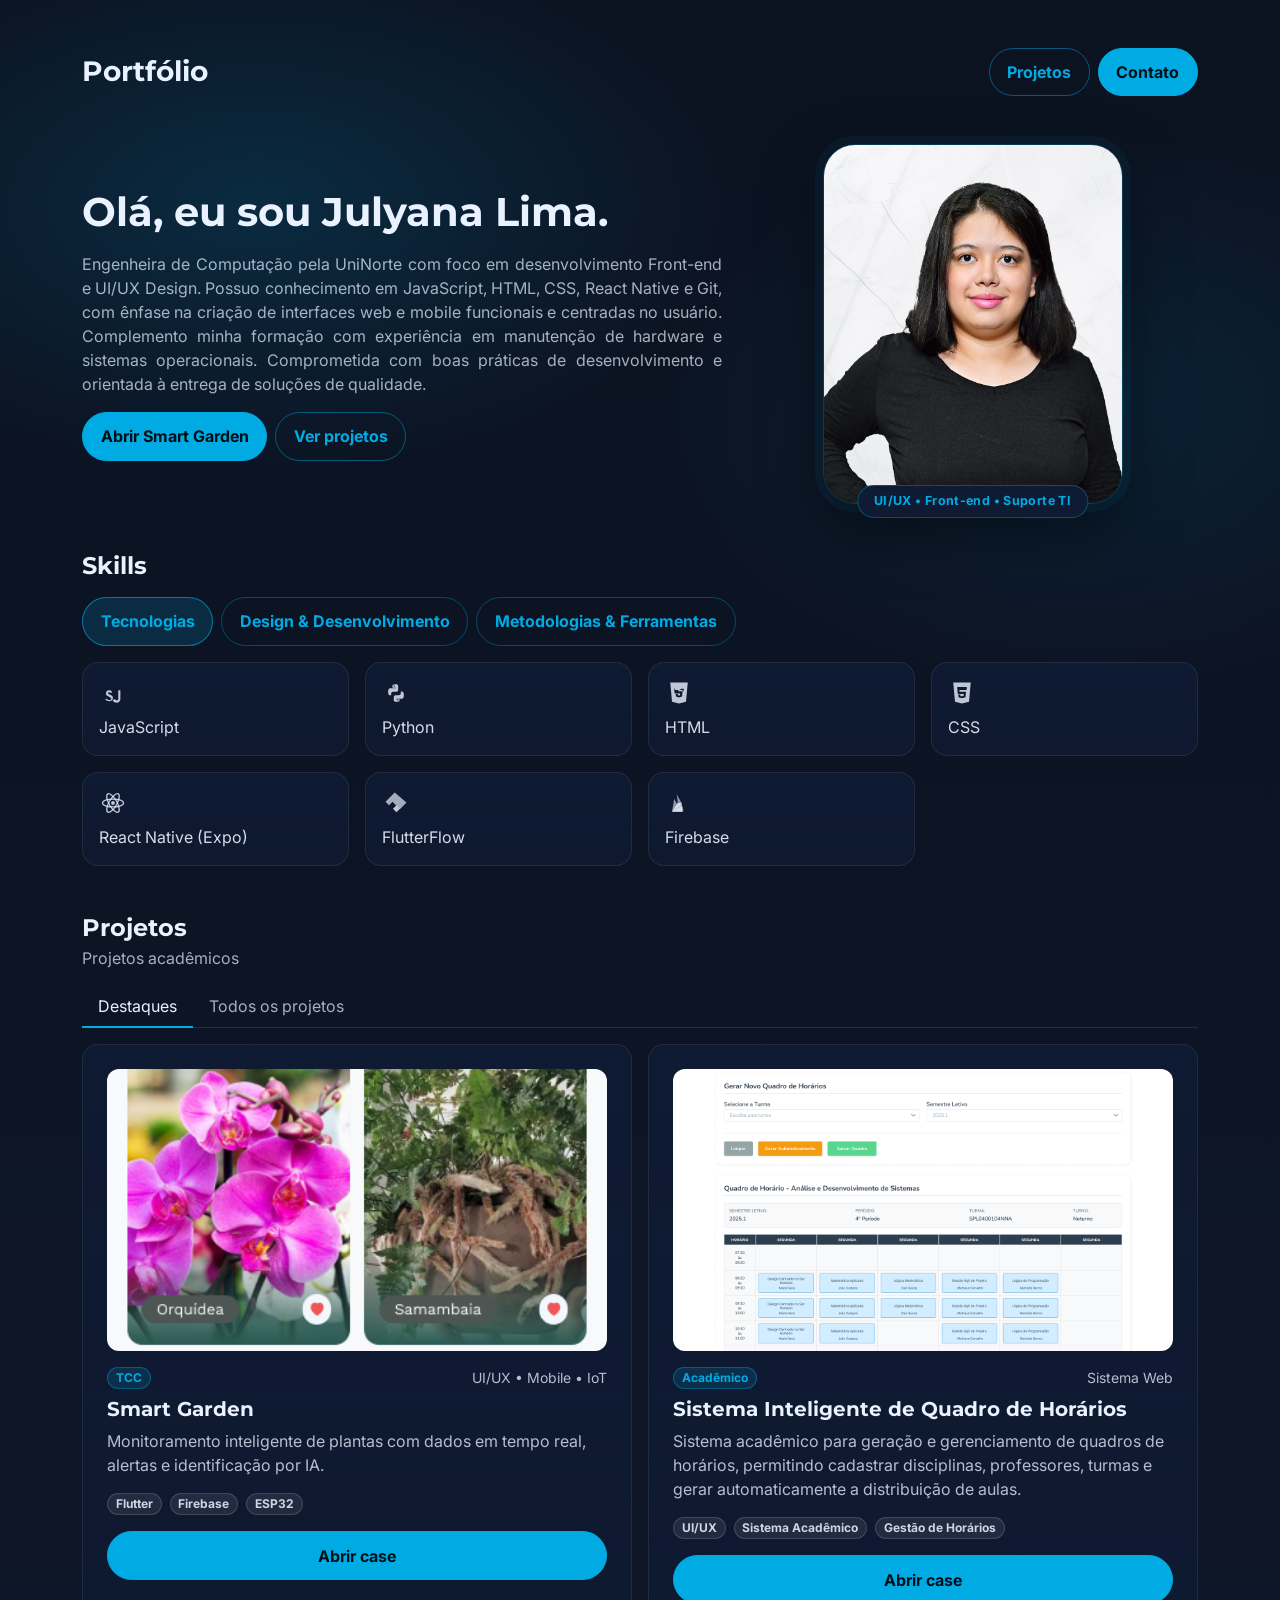
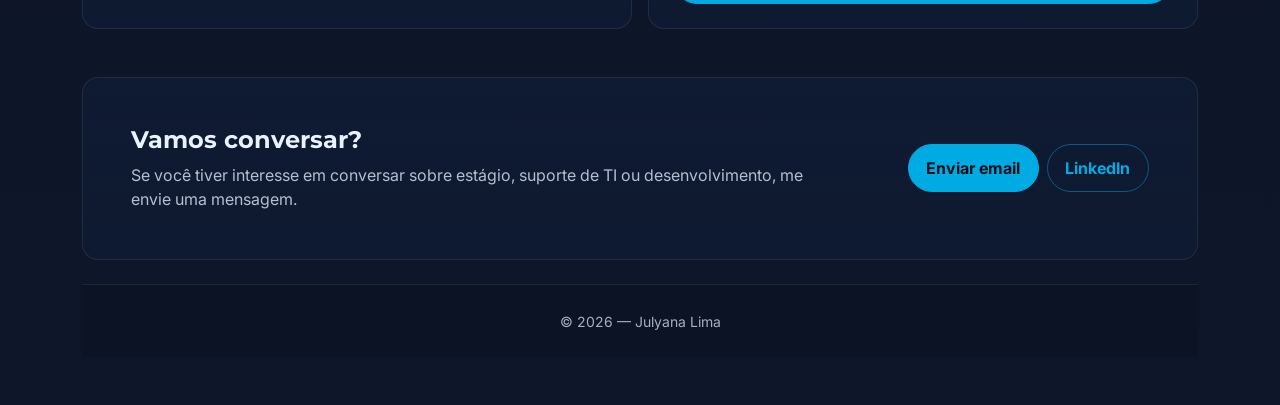
==== commit d11db973: "ajuste de texto" ====
--- a/index.html
+++ b/index.html
@@ -43,16 +43,10 @@
           Olá, eu sou Julyana Lima.
         </h2>
 
-        <p class="text-secondary-emphasis mb-3" style="max-width: 62ch;">
-          Graduada em Engenharia da Computação, com sólida base em desenvolvimento web, mobile e fundamentos de infraestrutura de TI.
-          Tenho interesse na criação de soluções digitais intuitivas e no suporte técnico a sistemas e usuários.
+        <p class="text-secondary-emphasis mb-3" style="max-width: 64ch; text-align: justify;">
+        Engenheira de Computação pela UniNorte com foco em desenvolvimento Front-end e UI/UX Design. Possuo conhecimento em JavaScript, HTML, CSS, React Native e Git, com ênfase na criação de interfaces web e mobile funcionais e centradas no usuário. Complemento minha formação com experiência em manutenção de hardware e sistemas operacionais. Comprometida com boas práticas de desenvolvimento e orientada à entrega de soluções de qualidade.
         </p>
 
-        <p class="text-secondary-emphasis mb-4" style="max-width: 62ch;">
-          Possuo conhecimentos em Flutter, HTML, CSS, Firebase e Git, além de habilidades em resolução de problemas,
-          organização de processos e atendimento técnico. Busco oportunidades para atuar tanto em desenvolvimento
-          quanto em áreas de suporte e auxiliar de TI.
-        </p>
 
         <div class="d-flex flex-wrap gap-2">
           <a class="btn btn-accent" href="smart-garden.html">Abrir Smart Garden</a>
